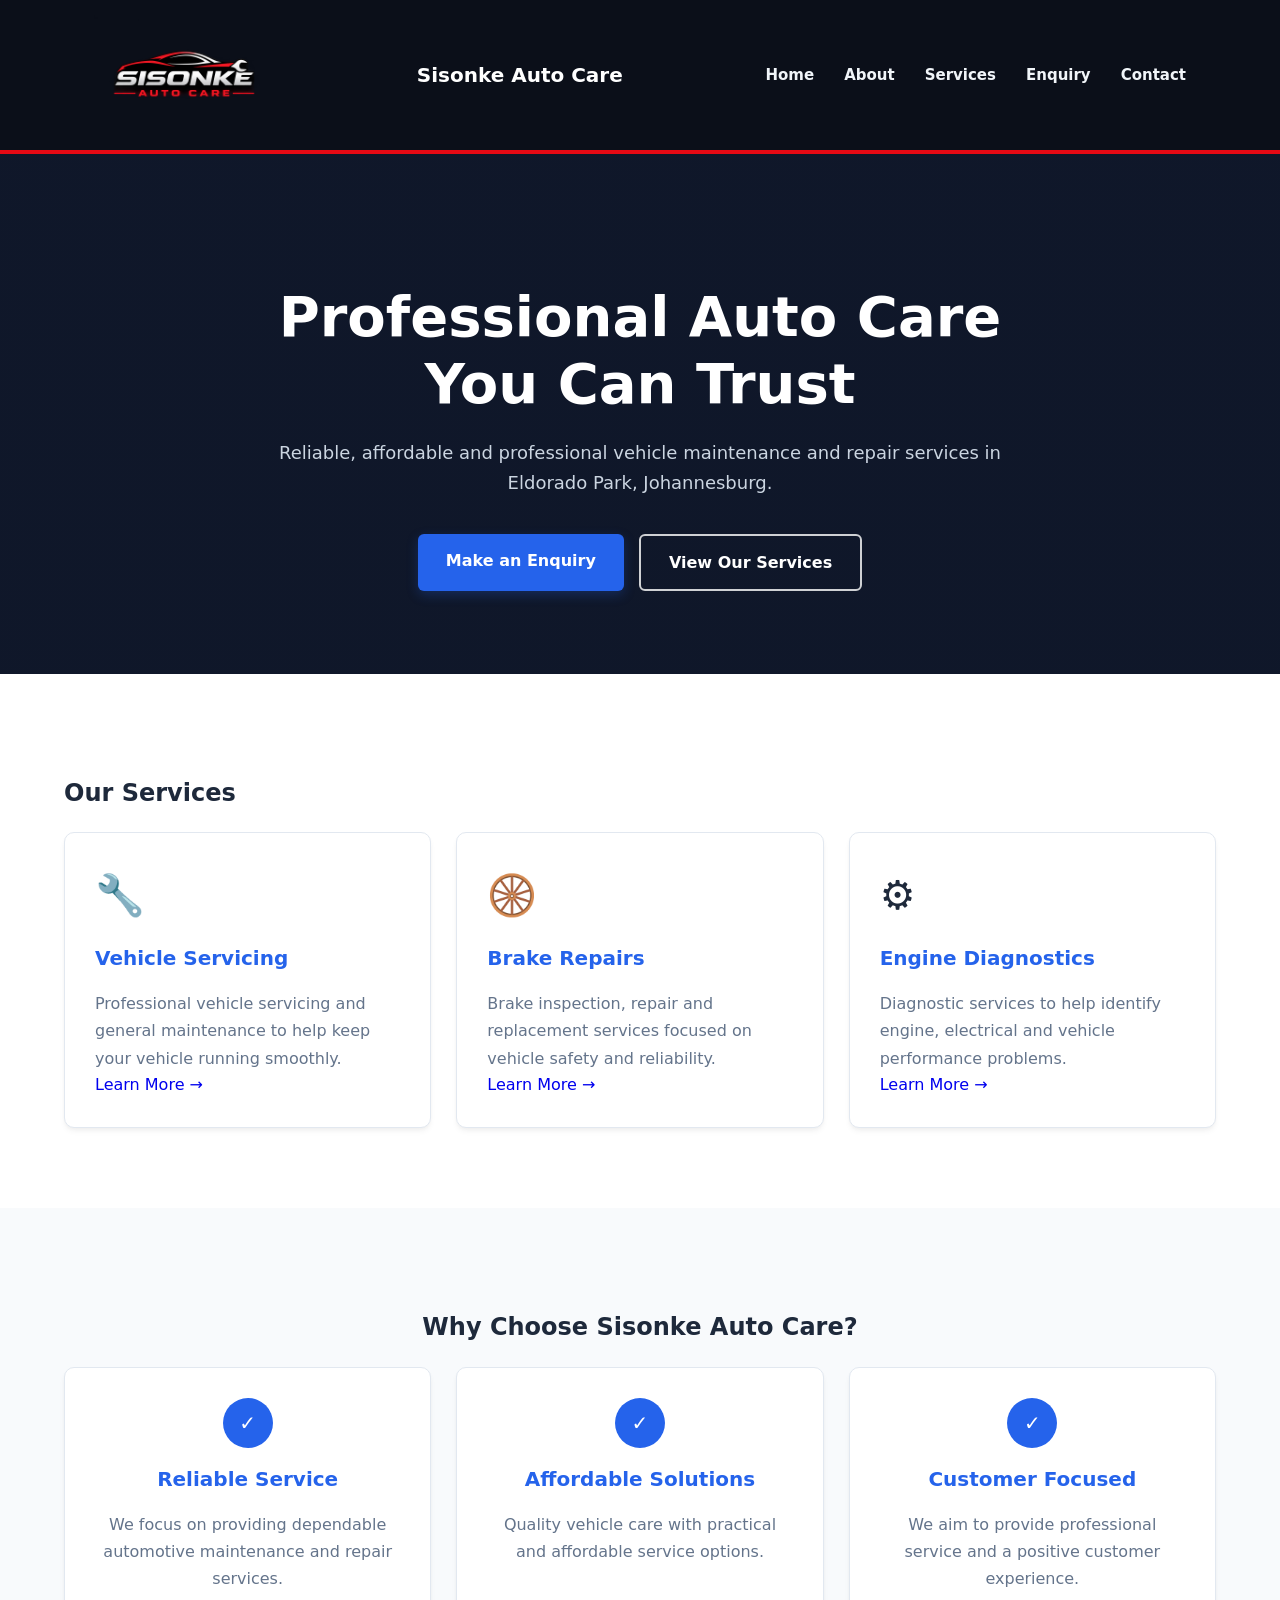
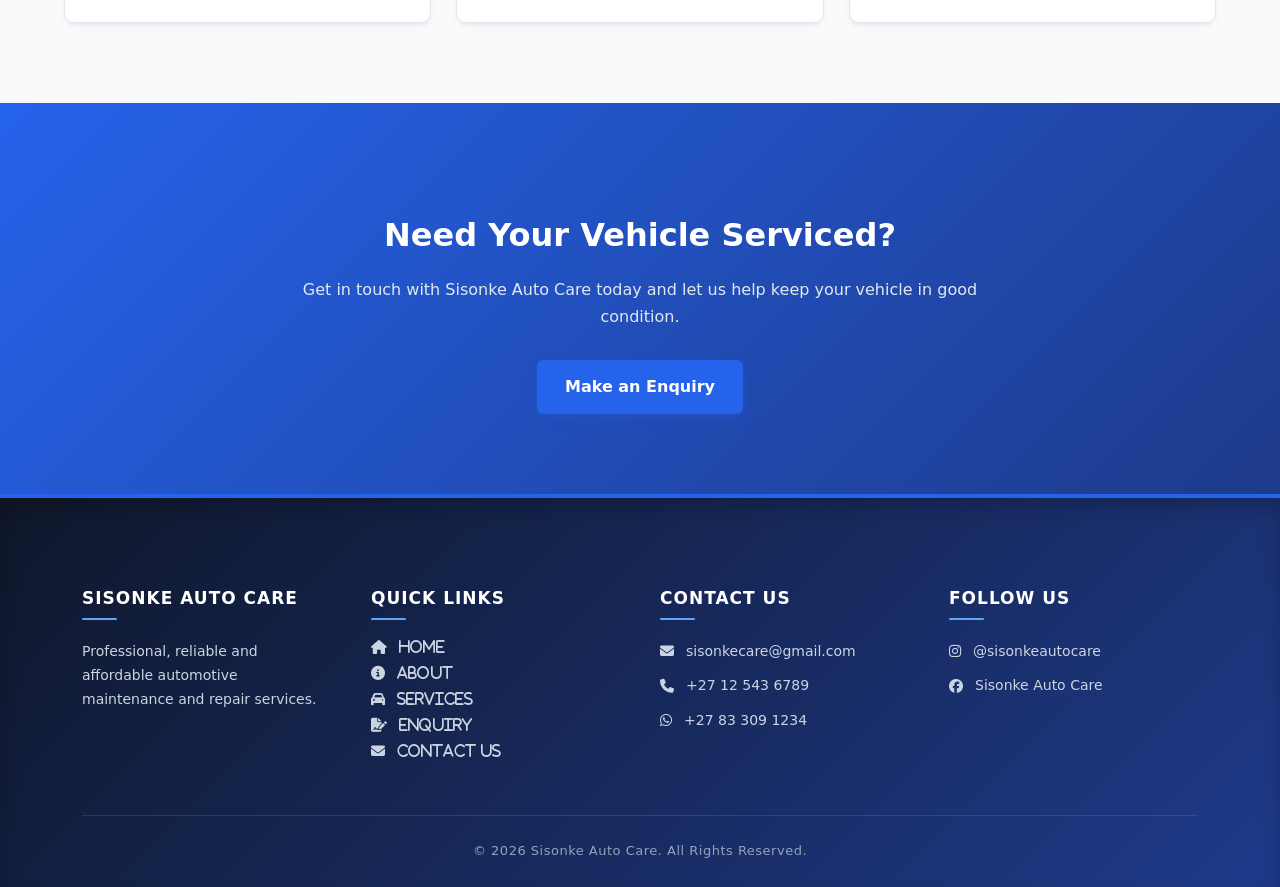
==== index.html @ 84354ba3 "firstcommit" ====
<!DOCTYPE html>
<html lang="en">
<head>
    <meta charset="UTF-8">
    <meta name="viewport" content="width=device-width, initial-scale=1.0">
    <title>HOME</title>
     <link rel="stylesheet" href="CSS/style.css"> 

</head>
<body>
     <!-- Add this inside your <head> -->
<link rel="stylesheet" href="https://cdnjs.cloudflare.com/ajax/libs/font-awesome/6.5.2/css/all.min.css">
  
    <header class="site-header">
    <div class="container header-inner">
          <a href="index.html" class="brand">
            <img src="IMAGES/ChatGPT Image Sep 7, 2026, 10_57_08 AM.png" alt="Sisonke Auto Care Logo">
        </a>
          <a class="brand" href="index.html">Sisonke Auto Care</a>


        <nav class="site-nav" aria-label="Main navigation">
            <a href="index.html">Home</a>
            <a href="PAGES/about.html">About</a>
            <a href="PAGES/services.html">Services</a>
            <a href="PAGES/enquiry.html">Enquiry</a>
            <a href="PAGES/contactus.html">Contact</a>
        </nav>

    </div>
</header>
<body>

    
  <main>

    <!-- Hero Section -->
    <section class="hero">
        <div class="hero-content">
            <h1>Professional Auto Care You Can Trust</h1>

            <p>
                Reliable, affordable and professional vehicle maintenance
                and repair services in Eldorado Park, Johannesburg.
            </p>

            <div class="hero-buttons">
                <a href="PAGES/enquiry.html" class="button">Make an Enquiry</a>
                <a href="PAGES/services.html" class="button secondary-button">
                    View Our Services
                </a>
            </div>
        </div>
    </section>


    <!-- Services Section -->
    <section class="services-preview">
        <div class="container">

            <h2>Our Services</h2>

            <div class="cards">

                <div class="card">
                    <div class="card-icon">🔧</div>

                    <h3>Vehicle Servicing</h3>

                    <p>
                        Professional vehicle servicing and general maintenance
                        to help keep your vehicle running smoothly.
                    </p>

                    <a href="PAGES/services.html">Learn More →</a>
                </div>


                <div class="card">
                    <div class="card-icon">🛞</div>

                    <h3>Brake Repairs</h3>

                    <p>
                        Brake inspection, repair and replacement services
                        focused on vehicle safety and reliability.
                    </p>

                    <a href="PAGES/services.html">Learn More →</a>
                </div>


                <div class="card">
                    <div class="card-icon">⚙️</div>

                    <h3>Engine Diagnostics</h3>

                    <p>
                        Diagnostic services to help identify engine, electrical
                        and vehicle performance problems.
                    </p>

                    <a href="PAGES/services.html">Learn More →</a>
                </div>

            </div>

        </div>
    </section>


    <!-- Why Choose Us Section -->
    <section class="why-us">

        <div class="container">

            <h2>Why Choose Sisonke Auto Care?</h2>

            <div class="benefits">

                <div class="benefit">
                    <div class="benefit-icon">✓</div>

                    <h3>Reliable Service</h3>

                    <p>
                        We focus on providing dependable automotive maintenance
                        and repair services.
                    </p>
                </div>


                <div class="benefit">
                    <div class="benefit-icon">✓</div>

                    <h3>Affordable Solutions</h3>

                    <p>
                        Quality vehicle care with practical and affordable
                        service options.
                    </p>
                </div>


                <div class="benefit">
                    <div class="benefit-icon">✓</div>

                    <h3>Customer Focused</h3>

                    <p>
                        We aim to provide professional service and a positive
                        customer experience.
                    </p>
                </div>

            </div>

        </div>

    </section>


    <!-- Call To Action Section -->
    <section class="cta">

        <div class="container">

            <h2>Need Your Vehicle Serviced?</h2>

            <p>
                Get in touch with Sisonke Auto Care today and let us help
                keep your vehicle in good condition.
            </p>

            <a href="PAGES/enquiry.html" class="button">
                Make an Enquiry
            </a>

        </div>

    </section>

</main>
  <!-- Add this inside your <head> -->
<link rel="stylesheet" href="https://cdnjs.cloudflare.com/ajax/libs/font-awesome/6.5.2/css/all.min.css">


<!-- FOOTER -->
<footer class="site-footer">
    <div class="container">
        <div class="footer-content">

            <!-- About -->
            <div class="footer-section">
                <h3>Sisonke Auto Care</h3>
                <p>
                    Professional, reliable and affordable automotive
                    maintenance and repair services.
                </p>
            </div>

            <!-- Quick Links -->
            <div class="footer-section">
                <h3>Quick Links</h3>
                <ul class="footer-links">
                    <li>
                        <a href="index.html"
                            <i class="fa-solid fa-house"></i>
                            <span>Home</span>
                        </a>
                    </li>
                    <li>
                        <a href="PAGES/about.html"
                            <i class="fa-solid fa-circle-info"></i>
                            <span>About</span>
                        </a>
                    </li>
                    <li>
                        <a href="PAGES/services.html"
                            <i class="fa-solid fa-car"></i>
                            <span>Services</span>
                        </a>
                    </li>
                    <li>
                        <a href="PAGES/enquiry.html"
                            <i class="fa-solid fa-file-signature"></i>
                            <span>Enquiry</span>
                        </a>
                    </li>
                    <li>
                        <a href="PAGES/Contactus.html"
                            <i class="fa-solid fa-envelope"></i>
                            <span>Contact Us</span>
                        </a>
                    </li>
                </ul>
            </div>

            <!-- Contact Us -->
            <div class="footer-section">
                <h3>Contact Us</h3>
                <ul class="footer-links">
                    <li>
                        <a href="mailto:sisonkecare@gmail.com">
                            <i class="fa-solid fa-envelope"></i>
                            <span>sisonkecare@gmail.com</span>
                        </a>
                    </li>
                    <li>
                        <a href="tel:+27125436789">
                            <i class="fa-solid fa-phone"></i>
                            <span>+27 12 543 6789</span>
                        </a>
                    </li>
                    <li>
                        <a href="https://wa.me/27833091234" target="_blank" rel="noopener noreferrer">
                            <i class="fa-brands fa-whatsapp"></i>
                            <span>+27 83 309 1234</span>
                        </a>
                    </li>
                </ul>
            </div>

            <!-- Follow Us -->
            <div class="footer-section">
                <h3>Follow Us</h3>
                <ul class="footer-links">
                    <li>
                        <a href="https://instagram.com/sisonkeautocare" target="_blank" rel="noopener noreferrer">
                            <i class="fa-brands fa-instagram"></i>
                            <span>@sisonkeautocare</span>
                        </a>
                    </li>
                    <li>
                        <a href="https://facebook.com" target="_blank" rel="noopener noreferrer">
                            <i class="fa-brands fa-facebook"></i>
                            <span>Sisonke Auto Care</span>
                        </a>
                    </li>
                </ul>
            </div>

        </div>

        <!-- Copyright -->
        <div class="footer-bottom">
            <p>&copy; 2026 Sisonke Auto Care. All Rights Reserved.</p>
        </div>
    </div>
</footer>
---- CSS/style.css ----
/* ==========================================
   1. ROOT VARIABLES & GLOBAL DESIGN SYSTEM
   ========================================== */
:root {
    --primary: #2563EB;
    --primary-dark: #1E3A8A;
    --accent: #0F172A;
    --background: #F8FAFC;
    --surface: #FFFFFF;
    --text: #1E293B;
    --text-muted: #64748B;
    --border: #E2E8F0;
    --nav-bg: #0B0F19;
    --danger: #E50914;
}

* {
    box-sizing: border-box;
}

body {
    margin: 0;
    background-color: var(--background);
    color: var(--text);
    font-family: system-ui, -apple-system, BlinkMacSystemFont, "Segoe UI", Roboto, sans-serif;
    font-size: 16px;
    line-height: 1.6;
    -webkit-font-smoothing: antialiased;
}

.container {
    width: min(90%, 1200px);
    margin-inline: auto;
}

a {
    text-decoration: none;
    transition: color 0.25s ease;
}

/* ==========================================
   2. HEADER & CLEAN NAVIGATION BAR
   ========================================== */
.site-header {
    background-color: var(--nav-bg);
    border-bottom: 4px solid var(--danger);
    position: sticky;
    top: 0;
    z-index: 1000;
}

.header-inner {
    max-width: 1200px;
    margin: 0 auto;
    padding: 15px 30px;
    display: flex;
    align-items: center;
    justify-content: space-between;
    min-height: 80px;
    gap: 2rem;
}

.brand {
    color: #FFFFFF;
    font-size: 1.25rem;
    font-weight: bold;
}

.brand img {
    width: 180px;
    height: auto;
    display: block;
}

.site-nav {
    display: flex;
    align-items: center;
    gap: 30px;
}

.site-nav a {
    color: #F1F5F9;
    text-decoration: none;
    font-size: 15px;
    font-weight: 600;
    padding: 0;
    background: transparent !important;
    border: none !important;
    box-shadow: none !important;
    transform: none !important;
    transition: color 0.3s ease;
}

.site-nav a:hover {
    color: var(--danger);
    background: transparent !important;
}

.site-nav a:focus-visible {
    outline: 2px solid #FFFFFF;
    outline-offset: 4px;
}

.site-nav a[aria-current="page"] {
    color: var(--danger);
    background: transparent !important;
}

/* ==========================================
   3. HERO & PAGE HEADERS
   ========================================== */
.page-header {
    padding: 5rem 0;
    background: linear-gradient(135deg, #0F172A 0%, #1E3A8A 100%);
    color: #FFFFFF;
    text-align: center;
    border-bottom: 1px solid rgba(255, 255, 255, 0.1);
}

.eyebrow {
    margin-bottom: 0.5rem;
    color: #60A5FA;
    font-weight: 700;
    text-transform: uppercase;
    letter-spacing: 1.5px;
    font-size: 14px;
}

.page-header h1 {
    margin: 0 0 1rem;
    font-size: clamp(2rem, 5vw, 3rem);
    color: #FFFFFF;
}

.page-introduction {
    max-width: 700px;
    margin: 0 auto;
    color: #94A3B8;
}

.hero {
    min-height: 520px;
    display: flex;
    align-items: center;
    justify-content: center;
    text-align: center;
    background: linear-gradient(rgba(15, 23, 42, 0.85), rgba(15, 23, 42, 0.85)), #111827;
    padding: 80px 20px;
}

.hero-content {
    max-width: 800px;
}

.hero h1 {
    color: #FFFFFF;
    font-size: clamp(2.5rem, 5vw, 3.5rem);
    line-height: 1.2;
    margin-bottom: 20px;
    font-weight: 800;
}

.hero p {
    color: #CBD5E1;
    font-size: 18px;
    line-height: 1.7;
    margin-bottom: 35px;
}

/* ==========================================
   4. BUTTONS & ACTIONS
   ========================================== */
.hero-buttons {
    display: flex;
    justify-content: center;
    gap: 15px;
    flex-wrap: wrap;
}

.button {
    display: inline-block;
    padding: 14px 28px;
    background: var(--primary);
    color: #FFFFFF;
    text-decoration: none;
    font-weight: 600;
    border-radius: 6px;
    transition: all 0.3s ease;
    box-shadow: 0 4px 12px rgba(37, 99, 235, 0.25);
}

.button:hover {
    background: #1D4ED8;
    transform: translateY(-2px);
    box-shadow: 0 6px 16px rgba(37, 99, 235, 0.35);
}

.secondary-button {
    background: transparent;
    color: #FFFFFF;
    border: 2px solid rgba(255, 255, 255, 0.8);
    box-shadow: none;
}

.secondary-button:hover {
    background: #FFFFFF;
    color: var(--primary-dark);
    border-color: #FFFFFF;
}

/* ==========================================
   5. SERVICES, CARDS & SECTIONS
   ========================================== */
.services-section,
.services-preview {
    padding: 80px 0;
    background-color: var(--background);
}

.services-preview {
    background-color: #FFFFFF;
}

.section-heading {
    margin: 0 0 3rem;
    color: var(--primary-dark);
    text-align: center;
    font-size: 32px;
    font-weight: 700;
}

.services-grid,
.cards {
    display: grid;
    grid-template-columns: repeat(4, 1fr);
    gap: 25px;
}

.cards {
    grid-template-columns: repeat(3, 1fr);
}

.service-card,
.card,
.benefit {
    background-color: var(--surface);
    border: 1px solid var(--border);
    border-radius: 10px;
    overflow: hidden;
    box-shadow: 0 4px 6px -1px rgba(0, 0, 0, 0.05), 0 2px 4px -1px rgba(0, 0, 0, 0.03);
    transition: transform 0.3s ease, box-shadow 0.3s ease;
}

.service-card:hover,
.card:hover {
    transform: translateY(-5px);
    box-shadow: 0 10px 20px -3px rgba(0, 0, 0, 0.08);
}

.service-image {
    display: block;
    width: 100%;
    height: 180px;
    object-fit: cover;
}

.service-content,
.card,
.benefit {
    padding: 30px;
}

.service-content h3,
.card h3,
.benefit h3 {
    margin: 0 0 12px;
    color: var(--primary);
    font-size: 20px;
}

.service-content p,
.card p,
.benefit p {
    color: var(--text-muted);
    line-height: 1.7;
    margin-bottom: 0;
}

.card-icon,
.benefit-icon {
    font-size: 40px;
    margin-bottom: 15px;
}

.benefit-icon {
    width: 50px;
    height: 50px;
    margin: 0 auto 15px;
    display: flex;
    align-items: center;
    justify-content: center;
    background: var(--primary);
    color: #FFFFFF;
    border-radius: 50%;
    font-size: 20px;
    font-weight: bold;
}

.why-us {
    padding: 80px 0;
    background-color: var(--background);
    text-align: center;
}

.benefits {
    display: grid;
    grid-template-columns: repeat(3, 1fr);
    gap: 25px;
}

.benefit {
    background: #FFFFFF;
    text-align: center;
}

/* ==========================================
   6. ABOUT SECTIONS
   ========================================== */
.about-section {
    max-width: 1100px;
    margin: 80px auto;
    padding: 0 25px;
}

.about-intro {
    text-align: center;
    margin-bottom: 50px;
}

.about-intro h1 {
    font-size: 40px;
    margin-bottom: 15px;
    color: var(--primary-dark);
}

.about-intro p {
    max-width: 750px;
    margin: 0 auto;
    font-size: 18px;
    line-height: 1.8;
    color: var(--text-muted);
}

.about-card {
    background: #FFFFFF;
    padding: 35px;
    margin-bottom: 25px;
    border-left: 5px solid var(--primary);
    border-radius: 8px;
    border-top: 1px solid var(--border);
    border-right: 1px solid var(--border);
    border-bottom: 1px solid var(--border);
    box-shadow: 0 2px 4px rgba(0, 0, 0, 0.02);
}

.about-card h2 {
    margin-top: 0;
    margin-bottom: 15px;
    font-size: 24px;
    color: var(--primary-dark);
}

.about-card p {
    margin: 0 0 15px;
    font-size: 16px;
    line-height: 1.8;
    color: var(--text-muted);
}

.about-card p:last-child {
    margin-bottom: 0;
}

/* ==========================================
   7. CONTACT SECTION (SIDE-BY-SIDE HARMONIZED)
   ========================================== */
.contact-section,
.form-section {
    background: linear-gradient(135deg, #0F172A 0%, #1E3A8A 100%);
    width: 100%;
    min-height: 85vh;
    padding: 80px 20px;
    box-sizing: border-box;
    display: flex;
    flex-direction: column;
    justify-content: center;
    align-items: center;
}

.contact-container,
.form-container {
    width: 100%;
    max-width: 1200px;
    background-color: #0F172A;
    border: 1px solid rgba(96, 165, 250, 0.2);
    border-top: 4px solid var(--primary);
    border-radius: 12px;
    padding: 50px;
    box-shadow: 0 25px 50px rgba(0, 0, 0, 0.4);
    box-sizing: border-box;
    
    display: grid;
    grid-template-columns: 1fr 1fr;
    gap: 40px;
    align-items: start;
}

.contact-container > .contact-header,
.form-container > .contact-header {
    grid-column: 1 / -1;
}

.contact-header {
    text-align: center;
    margin-bottom: 10px;
    width: 100%;
}

.contact-header h1 {
    color: #FFFFFF;
    font-size: 32px;
    font-weight: 700;
    text-transform: uppercase;
    letter-spacing: 1.5px;
    margin: 0 0 10px 0;
}

.contact-header p {
    color: #94A3B8;
    font-size: 15px;
    margin: 0;
}

.contact-info {
    background: #1E293B;
    padding: 35px;
    border-radius: 10px;
    border-left: 5px solid var(--primary);
    color: #FFFFFF !important;
    height: 100%;
    box-sizing: border-box;
    border-top: 1px solid rgba(255, 255, 255, 0.05);
    border-right: 1px solid rgba(255, 255, 255, 0.05);
    border-bottom: 1px solid rgba(255, 255, 255, 0.05);
}

.contact-info p,
.contact-info span,
.contact-info li,
.contact-info div {
    color: #CBD5E1 !important;
}

.contact-info h2,
.contact-form h2 {
    margin-top: 0;
    margin-bottom: 20px;
    color: #60A5FA !important;
    font-size: 22px;
}

.contact-details {
    list-style: none;
    padding: 0;
    margin: 0;
}

.contact-details li {
    display: flex;
    flex-direction: column;
    gap: 4px;
    padding: 12px 0;
    border-bottom: 1px solid #334155;
    color: #CBD5E1 !important;
}

.contact-details li:last-child {
    border-bottom: none;
}

.contact-details strong {
    color: #60A5FA !important;
    font-size: 14px;
}

.contact-details span {
    color: #FFFFFF !important;
    font-size: 14px;
}

.contact-form {
    background: #1E293B;
    padding: 35px;
    border-radius: 10px;
    border-left: 5px solid #60A5FA;
    box-shadow: none;
    width: 100%;
    box-sizing: border-box;
    border-top: 1px solid rgba(255, 255, 255, 0.05);
    border-right: 1px solid rgba(255, 255, 255, 0.05);
    border-bottom: 1px solid rgba(255, 255, 255, 0.05);
}

.form-group {
    display: flex;
    flex-direction: column;
    margin-bottom: 20px;
    width: 100%;
}

.form-group label {
    width: 100%;
    color: #E2E8F0;
    font-weight: 500;
    font-size: 14px;
    margin-bottom: 8px;
}

.form-group label::after {
    display: none;
}

.form-group input,
.form-group select,
.form-group textarea {
    width: 100%;
    background-color: #0F172A;
    border: 1px solid #334155;
    border-radius: 6px;
    padding: 12px 16px;
    color: #FFFFFF;
    font-size: 14px;
    font-family: inherit;
    box-sizing: border-box;
    transition: all 0.3s ease;
}

.form-group input::placeholder,
.form-group textarea::placeholder {
    color: #64748B;
}

.form-group input:focus,
.form-group select:focus,
.form-group textarea:focus {
    outline: none;
    border-color: #60A5FA;
    background-color: #0b1120;
    box-shadow: 0 0 0 3px rgba(96, 165, 250, 0.2);
}

.form-group textarea {
    resize: vertical;
    min-height: 110px;
}

.form-text {
    display: block;
    margin-top: 5px;
    font-size: 12px;
    color: #94A3B8;
}

.form-group-checkbox {
    margin: 15px 0;
    color: #CBD5E1;
    font-size: 13px;
}

.form-group-checkbox label {
    display: flex;
    align-items: center;
    gap: 10px;
    cursor: pointer;
    width: auto;
}

.form-group-checkbox input[type="checkbox"] {
    accent-color: var(--primary);
    width: 16px;
    height: 16px;
}

.contact-form button,
.submit-btn {
    display: block;
    width: 100%;
    margin-top: 15px;
    padding: 14px 24px;
    border: none;
    border-radius: 6px;
    background: var(--primary);
    color: #FFFFFF;
    font-size: 15px;
    font-weight: 600;
    cursor: pointer;
    transition: all 0.3s ease;
    text-transform: uppercase;
    letter-spacing: 1px;
    box-shadow: 0 4px 12px rgba(37, 99, 235, 0.3);
}

.contact-form button:hover,
.submit-btn:hover {
    background: #1D4ED8;
    transform: translateY(-2px);
    box-shadow: 0 6px 18px rgba(37, 99, 235, 0.4);
}

/* ==========================================
   8. CALL TO ACTION (CTA)
   ========================================= */
.cta {
    padding: 80px 20px;
    background: linear-gradient(135deg, var(--primary) 0%, var(--primary-dark) 100%);
    text-align: center;
    color: #FFFFFF;
}

.cta h2 {
    color: #FFFFFF;
    font-size: 32px;
    margin-bottom: 15px;
    font-weight: 700;
}

.cta p {
    max-width: 700px;
    margin: 0 auto 30px;
    color: #E2E8F0;
    line-height: 1.7;
}

/* ==========================================
   9. UNIFIED GLOBAL FOOTER
   ========================================= */
.site-footer {
    background: linear-gradient(135deg, #0F172A 0%, #1E3A8A 100%);
    color: #FFFFFF;
    padding: 70px 20px 25px;
    border-top: 4px solid var(--primary);
    box-shadow: inset 0 10px 20px rgba(0, 0, 0, 0.2);
    text-align: left;
}

.footer-content {
    max-width: 1150px;
    margin: 0 auto;
    display: flex;
    justify-content: space-between;
    gap: 40px;
}

.footer-section {
    flex: 1;
}

.footer-section h3 {
    color: #FFFFFF;
    font-size: 17px;
    font-weight: 700;
    margin-bottom: 20px;
    text-transform: uppercase;
    letter-spacing: 1px;
    position: relative;
    padding-bottom: 8px;
}

.footer-section h3::after {
    content: '';
    position: absolute;
    left: 0;
    bottom: 0;
    width: 35px;
    height: 2px;
    background-color: #60A5FA;
    border-radius: 2px;
}

.footer-section p {
    color: #CBD5E1;
    line-height: 1.7;
    margin: 0;
    font-size: 14px;
}

.footer-links,
.footer-list {
    list-style: none;
    padding: 0;
    margin: 0;
}

.footer-links li,
.footer-list li {
    margin-bottom: 12px;
}

.footer-links a,
.footer-list li {
    display: flex;
    align-items: center;
    gap: 12px;
    color: #CBD5E1;
    text-decoration: none;
    font-size: 14px;
    transition: color 0.3s ease;
}

.footer-links a:hover {
    color: #FFFFFF;
    padding-left: 4px;
}

.footer-bottom {
    max-width: 1150px;
    margin: 45px auto 0;
    padding-top: 25px;
    border-top: 1px solid rgba(255, 255, 255, 0.1);
    text-align: center;
}

.footer-bottom p {
    margin: 0;
    color: #94A3B8;
    font-size: 13px;
    letter-spacing: 0.5px;
}

/* ==========================================
   10. MEDIA QUERIES (RESPONSIVE ADAPTATION)
   ========================================== */
@media (max-width: 992px) {
    .services-grid {
        grid-template-columns: repeat(2, 1fr);
    }
    
    .cards, .benefits {
        grid-template-columns: repeat(2, 1fr);
    }
}

@media (max-width: 900px) {
    .header-inner {
        flex-direction: column;
        padding: 1rem 0;
        gap: 1rem;
    }

    .site-nav {
        justify-content: center;
        flex-wrap: wrap;
        gap: 20px;
    }

    .contact-container,
    .form-container {
        grid-template-columns: 1fr;
    }
}

@media (max-width: 768px) {
    .cards,
    .benefits,
    .services-grid,
    .footer-content {
        grid-template-columns: 1fr;
    }

    .contact-section {
        padding: 40px 15px;
    }

    .contact-container,
    .form-container {
        padding: 30px 20px;
    }

    .contact-header h1 {
        font-size: 24px;
    }
}
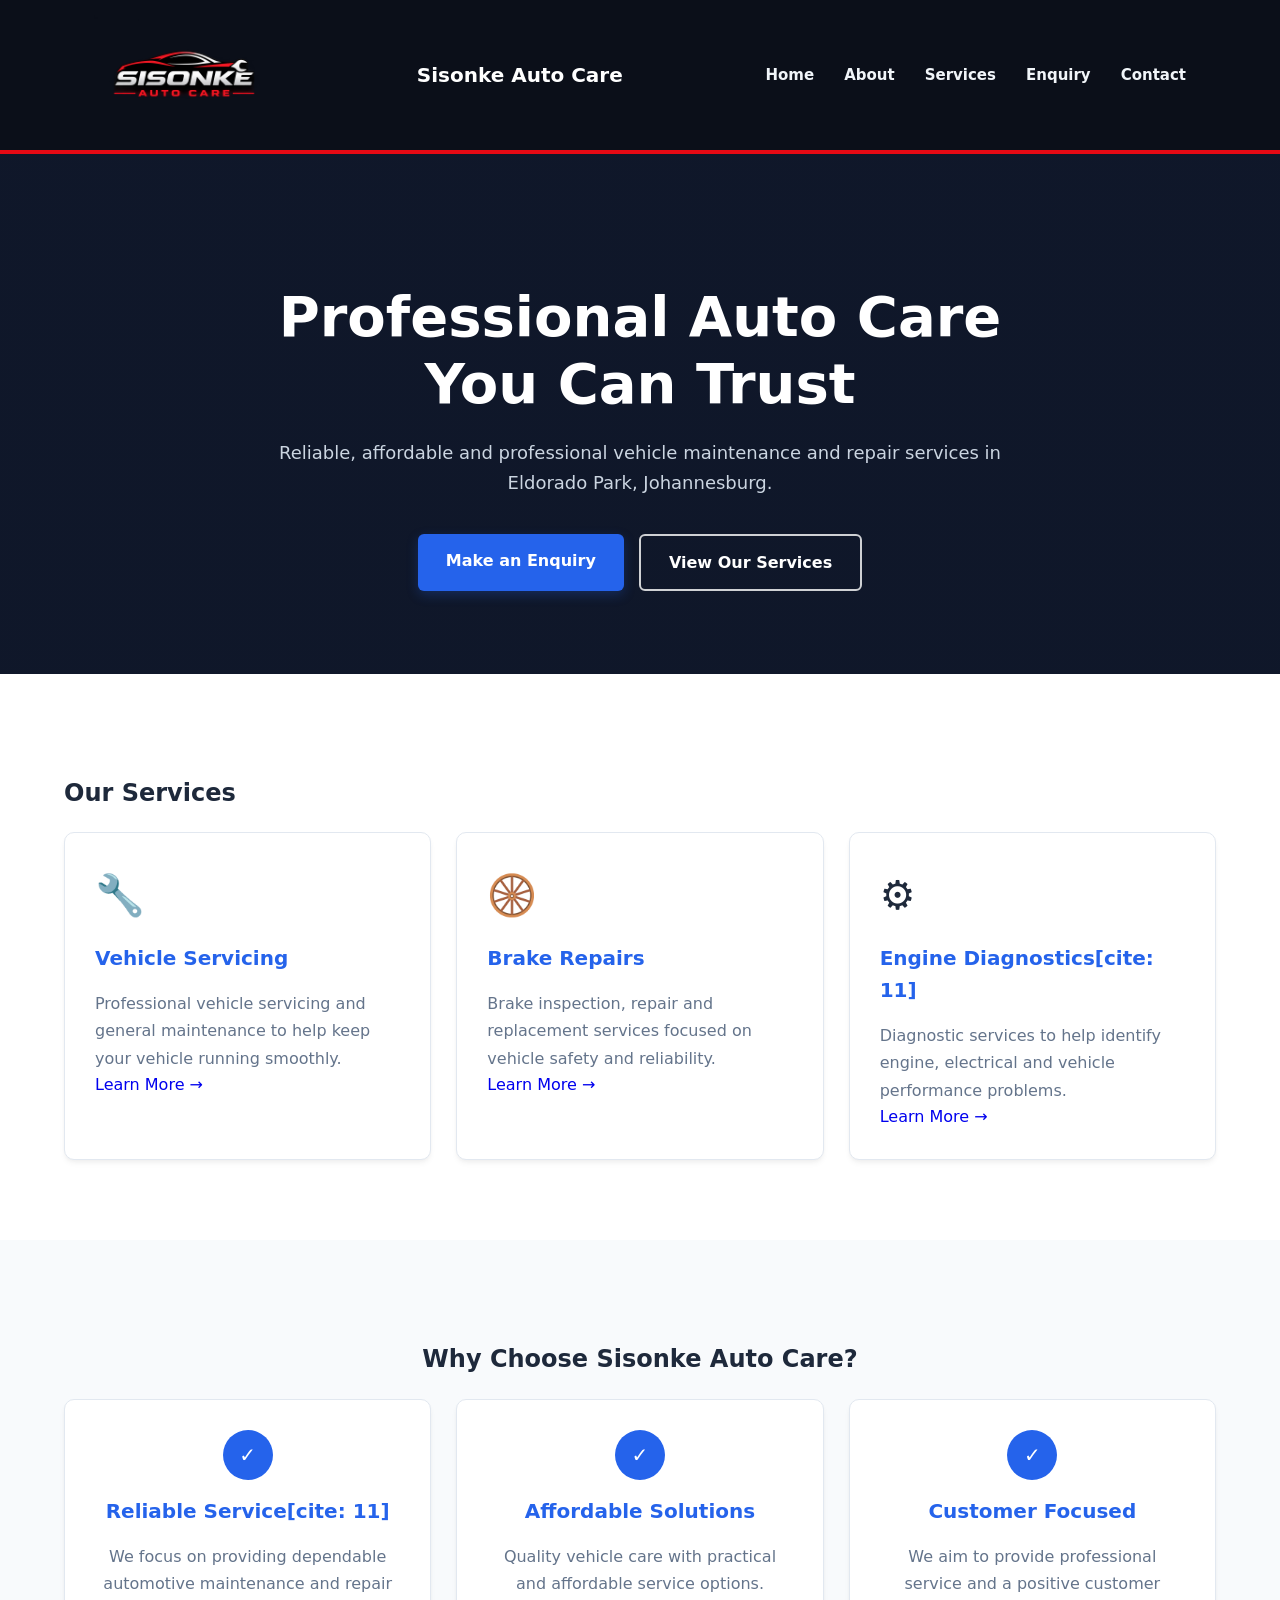
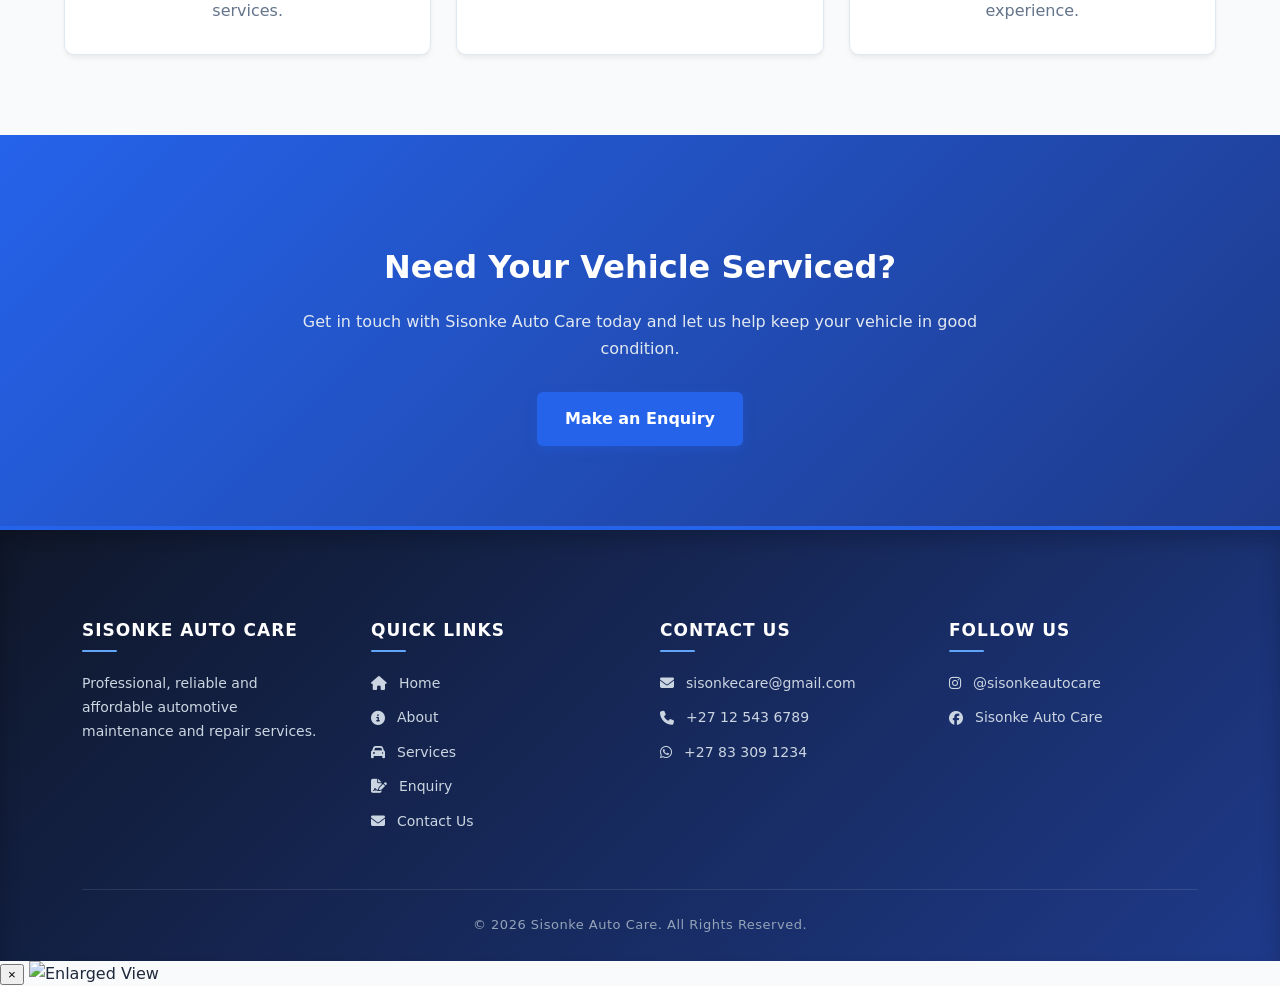
==== commit cd7a7f6e: "VALIDATION ADDING" ====
--- a/index.html
+++ b/index.html
@@ -1,16 +1,20 @@
-
 <!DOCTYPE html>
 <html lang="en">
 <head>
     <meta charset="UTF-8">
     <meta name="viewport" content="width=device-width, initial-scale=1.0">
     <title>HOME</title>
-     <link rel="stylesheet" href="CSS/style.css"> 
+    <link rel="stylesheet" href="CSS/style.css"> 
+    <link rel="stylesheet" href="https://cdnjs.cloudflare.com/ajax/libs/font-awesome/6.5.2/css/all.min.css">
+
+    <!-- JavaScript -->
+    <script src="javascript/main.js" defer></script>
+    <script src="javascript/lightbox.js" defer></script>
+    <script src="javascript/search.js" defer></script>
+    <script src="javascript/validation.js" defer></script>
 
 </head>
 <body>
-     <!-- Add this inside your <head> -->
-<link rel="stylesheet" href="https://cdnjs.cloudflare.com/ajax/libs/font-awesome/6.5.2/css/all.min.css">
   
     <header class="site-header">
     <div class="container header-inner">
@@ -19,7 +23,6 @@
         </a>
           <a class="brand" href="index.html">Sisonke Auto Care</a>
 
-
         <nav class="site-nav" aria-label="Main navigation">
             <a href="index.html">Home</a>
             <a href="PAGES/about.html">About</a>
@@ -27,14 +30,10 @@
             <a href="PAGES/enquiry.html">Enquiry</a>
             <a href="PAGES/contactus.html">Contact</a>
         </nav>
-
     </div>
 </header>
-<body>
-
-    
-  <main>
-
+
+<main>
     <!-- Hero Section -->
     <section class="hero">
         <div class="hero-content">
@@ -54,143 +53,100 @@
         </div>
     </section>
 
-
     <!-- Services Section -->
     <section class="services-preview">
         <div class="container">
-
             <h2>Our Services</h2>
 
             <div class="cards">
-
                 <div class="card">
                     <div class="card-icon">🔧</div>
-
                     <h3>Vehicle Servicing</h3>
-
                     <p>
                         Professional vehicle servicing and general maintenance
                         to help keep your vehicle running smoothly.
                     </p>
-
                     <a href="PAGES/services.html">Learn More →</a>
                 </div>
-
 
                 <div class="card">
                     <div class="card-icon">🛞</div>
-
                     <h3>Brake Repairs</h3>
-
                     <p>
                         Brake inspection, repair and replacement services
                         focused on vehicle safety and reliability.
                     </p>
-
                     <a href="PAGES/services.html">Learn More →</a>
                 </div>
-
 
                 <div class="card">
                     <div class="card-icon">⚙️</div>
-
-                    <h3>Engine Diagnostics</h3>
-
+                    <h3>Engine Diagnostics[cite: 11]</h3>
                     <p>
                         Diagnostic services to help identify engine, electrical
                         and vehicle performance problems.
                     </p>
-
                     <a href="PAGES/services.html">Learn More →</a>
                 </div>
-
-            </div>
-
-        </div>
-    </section>
-
+            </div>
+        </div>
+    </section>
 
     <!-- Why Choose Us Section -->
     <section class="why-us">
-
         <div class="container">
-
             <h2>Why Choose Sisonke Auto Care?</h2>
 
             <div class="benefits">
-
                 <div class="benefit">
                     <div class="benefit-icon">✓</div>
-
-                    <h3>Reliable Service</h3>
-
+                    <h3>Reliable Service[cite: 11]</h3>
                     <p>
                         We focus on providing dependable automotive maintenance
                         and repair services.
                     </p>
                 </div>
 
-
                 <div class="benefit">
                     <div class="benefit-icon">✓</div>
-
                     <h3>Affordable Solutions</h3>
-
                     <p>
                         Quality vehicle care with practical and affordable
                         service options.
                     </p>
                 </div>
 
-
                 <div class="benefit">
                     <div class="benefit-icon">✓</div>
-
                     <h3>Customer Focused</h3>
-
                     <p>
                         We aim to provide professional service and a positive
                         customer experience.
                     </p>
                 </div>
-
-            </div>
-
-        </div>
-
-    </section>
-
+            </div>
+        </div>
+    </section>
 
     <!-- Call To Action Section -->
     <section class="cta">
-
         <div class="container">
-
             <h2>Need Your Vehicle Serviced?</h2>
-
             <p>
                 Get in touch with Sisonke Auto Care today and let us help
                 keep your vehicle in good condition.
             </p>
-
             <a href="PAGES/enquiry.html" class="button">
                 Make an Enquiry
             </a>
-
-        </div>
-
-    </section>
-
+        </div>
+    </section>
 </main>
-  <!-- Add this inside your <head> -->
-<link rel="stylesheet" href="https://cdnjs.cloudflare.com/ajax/libs/font-awesome/6.5.2/css/all.min.css">
-
 
 <!-- FOOTER -->
 <footer class="site-footer">
     <div class="container">
         <div class="footer-content">
-
             <!-- About -->
             <div class="footer-section">
                 <h3>Sisonke Auto Care</h3>
@@ -205,31 +161,31 @@
                 <h3>Quick Links</h3>
                 <ul class="footer-links">
                     <li>
-                        <a href="index.html"
+                        <a href="index.html">
                             <i class="fa-solid fa-house"></i>
                             <span>Home</span>
                         </a>
                     </li>
                     <li>
-                        <a href="PAGES/about.html"
+                        <a href="PAGES/about.html">
                             <i class="fa-solid fa-circle-info"></i>
                             <span>About</span>
                         </a>
                     </li>
                     <li>
-                        <a href="PAGES/services.html"
+                        <a href="PAGES/services.html">
                             <i class="fa-solid fa-car"></i>
                             <span>Services</span>
                         </a>
                     </li>
                     <li>
-                        <a href="PAGES/enquiry.html"
+                        <a href="PAGES/enquiry.html">
                             <i class="fa-solid fa-file-signature"></i>
                             <span>Enquiry</span>
                         </a>
                     </li>
                     <li>
-                        <a href="PAGES/Contactus.html"
+                        <a href="PAGES/Contactus.html">
                             <i class="fa-solid fa-envelope"></i>
                             <span>Contact Us</span>
                         </a>
@@ -280,7 +236,6 @@
                     </li>
                 </ul>
             </div>
-
         </div>
 
         <!-- Copyright -->
--- a/CSS/style.css
+++ b/CSS/style.css
@@ -790,3 +790,60 @@
         font-size: 24px;
     }
 }
+
+
+/* Hide error messages by default */
+.error-message {
+    display: none;
+    color: #e74c3c;
+    font-size: 0.875rem;
+    margin-top: 4px;
+}
+
+/* Display error message when active */
+.error-message.visible {
+    display: block;
+}
+
+/* Red border on invalid input elements */
+input.error, select.error, textarea.error {
+    border: 1px solid #e74c3c;
+}
+
+/* Form success alert */
+.form-status {
+    display: none;
+    padding: 12px;
+    margin-bottom: 16px;
+    background-color: #d4edda;
+    color: #155724;
+    border: 1px solid #c3e6cb;
+    border-radius: 4px;
+}
+
+.form-status.success {
+    display: block;
+}
+
+
+
+/* Hide error messages by default */
+.error-message {
+    display: none;
+    color: #ff4d4d;
+    font-size: 0.85rem;
+    margin-top: 5px;
+}
+
+/* Show error message when JS adds 'visible' */
+.error-message.visible {
+    display: block;
+}
+
+/* Only turn inputs red when JS adds the 'error' class */
+input.error, 
+select.error, 
+textarea.error {
+    border-color: #ff4d4d !important;
+}
+
